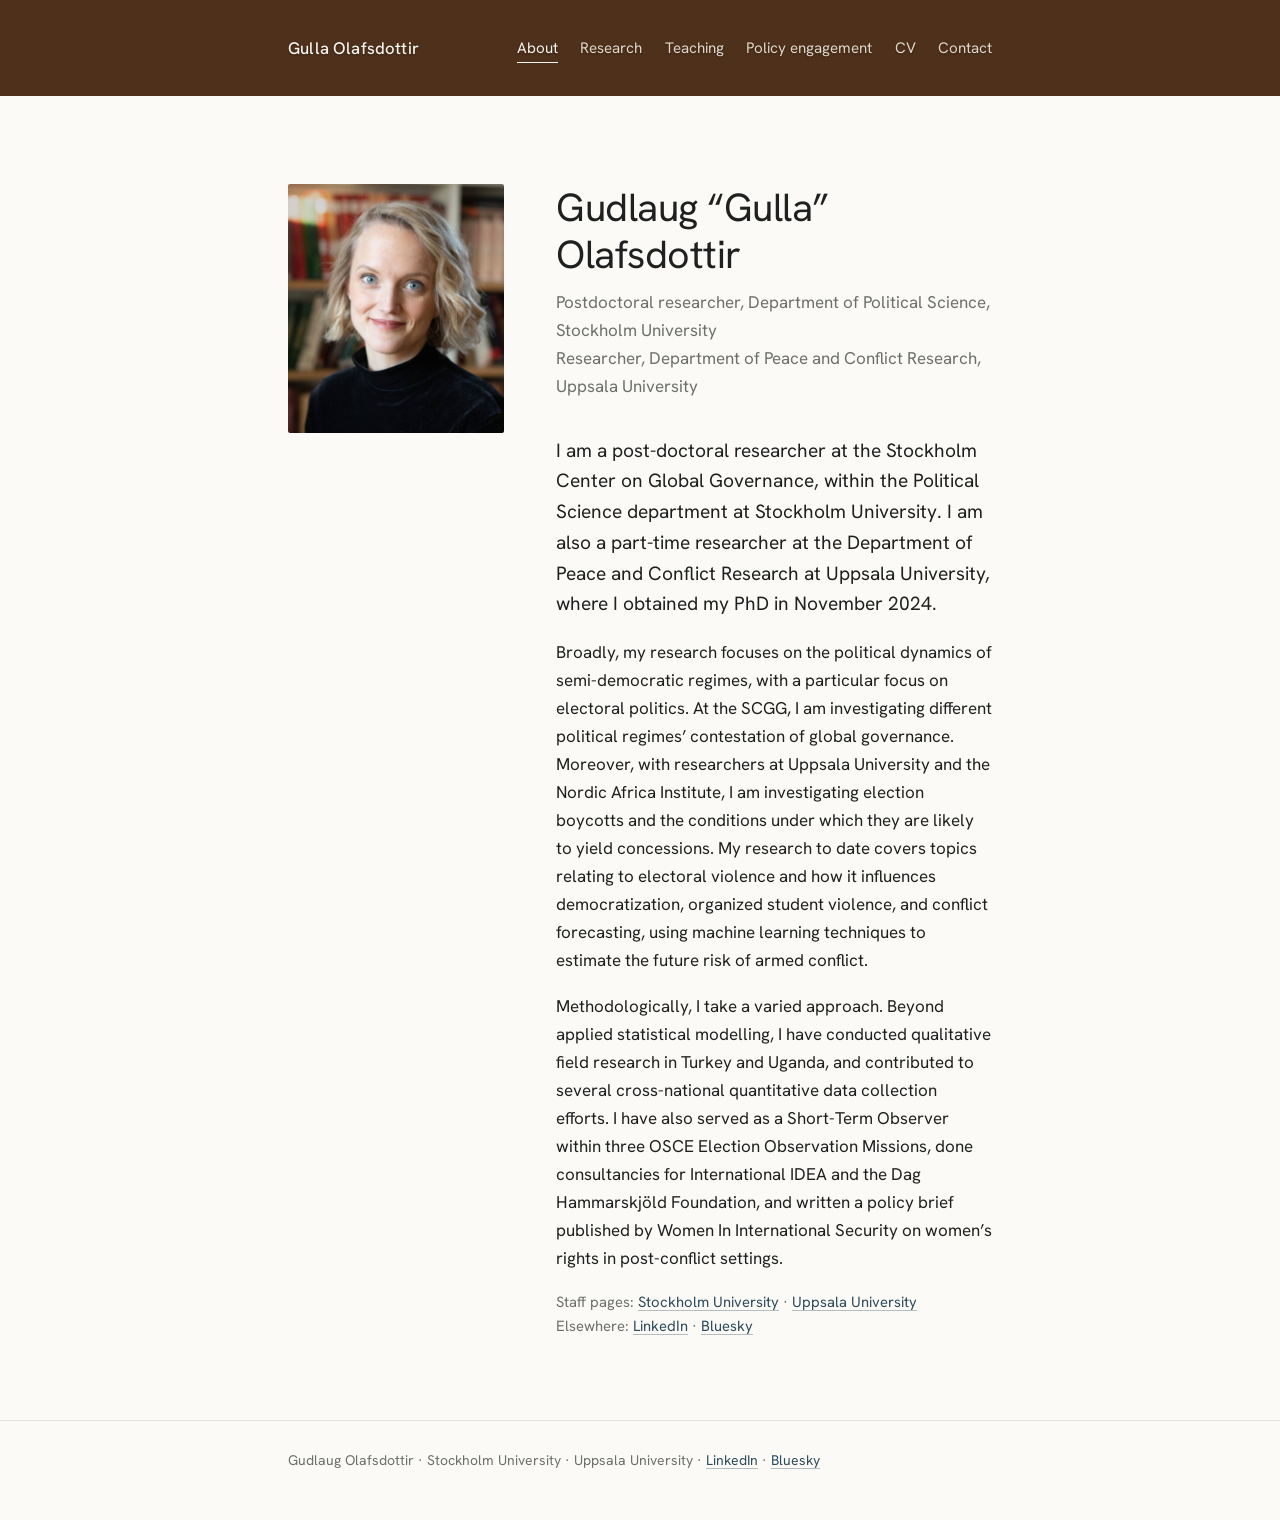
==== index.html @ f054abb6 "Add files via upload" ====
<!DOCTYPE html>
<html lang="en">
<head>
  <meta charset="utf-8">
  <meta name="viewport" content="width=device-width, initial-scale=1">
  <title>Gudlaug Gulla Olafsdottir</title>
  <meta name="description" content="Gudlaug (Gulla) Olafsdottir, postdoctoral researcher at Stockholm University and researcher at Uppsala University. Research on electoral violence, election boycotts and international election observation.">
  <link rel="stylesheet" href="style.css">
</head>
<body>
  <header class="site-header">
    <div class="bar">
    <div class="wrap">
      <a class="site-name" href="index.html">Gulla Olafsdottir</a>
      <nav aria-label="Main">
        <ul>
        <li><a href="index.html" aria-current="page">About</a></li>
        <li><a href="research.html">Research</a></li>
        <li><a href="teaching.html">Teaching</a></li>
        <li><a href="policy.html">Policy engagement</a></li>
        <li><a href="Olafsdottir_CV.pdf">CV</a></li>
        <li><a href="contact.html">Contact</a></li>
        </ul>
      </nav>
    </div>
    </div>
  </header>

  <main>
    <div class="wrap">
      <div class="intro">
        <img src="assets/gulla-olafsdottir.jpg" alt="Portrait of Gulla Olafsdottir" width="900" height="1040">
        <div>
          <h1>Gudlaug &ldquo;Gulla&rdquo; Olafsdottir</h1>
          <p class="role">Postdoctoral researcher, Department of Political Science, Stockholm University<br>
            Researcher, Department of Peace and Conflict Research, Uppsala University</p>
          <p class="lede">I am a post-doctoral researcher at the Stockholm Center on Global Governance, within the Political Science department at Stockholm University. I am also a part-time researcher at the Department of Peace and Conflict Research at Uppsala University, where I obtained my PhD in November 2024.</p>
          <p>Broadly, my research focuses on the political dynamics of semi-democratic regimes, with a particular focus on electoral politics. At the SCGG, I am investigating different political regimes&rsquo; contestation of global governance. Moreover, with researchers at Uppsala University and the Nordic Africa Institute, I am investigating election boycotts and the conditions under which they are likely to yield concessions. My research to date covers topics relating to electoral violence and how it influences democratization, organized student violence, and conflict forecasting, using machine learning techniques to estimate the future risk of armed conflict.</p>
          <p>Methodologically, I take a varied approach. Beyond applied statistical modelling, I have conducted qualitative field research in Turkey and Uganda, and contributed to several cross-national quantitative data collection efforts. I have also served as a Short-Term Observer within three OSCE Election Observation Missions, done consultancies for International IDEA and the Dag Hammarskj&ouml;ld Foundation, and written a policy brief published by Women In International Security on women&rsquo;s rights in post-conflict settings.</p>
          <p class="small muted">Staff pages: <a href="https://www.su.se/english/profiles/g/guol0860">Stockholm University</a> &middot; <a href="https://www.uu.se/en/contact-and-organisation/staff?query=N11-1047">Uppsala University</a><br>
            Elsewhere: <a href="https://www.linkedin.com/in/golafsdottir/">LinkedIn</a> &middot; <a href="https://bsky.app/profile/golafs.bsky.social">Bluesky</a></p>
        </div>
      </div>
    </div>
  </main>

  <footer class="site-footer">
    <div class="wrap">
      <p>Gudlaug Olafsdottir &middot; Stockholm University &middot; Uppsala University &middot; <a href="https://www.linkedin.com/in/golafsdottir/">LinkedIn</a> &middot; <a href="https://bsky.app/profile/golafs.bsky.social">Bluesky</a></p>
    </div>
  </footer>
</body>
</html>
---- style.css ----
/* Gudlaug (Gulla) Olafsdottir — personal academic site
   One shared stylesheet. Colours and spacing are set once here. */

@font-face { font-family: "Hanken Grotesk"; font-style: normal; font-weight: 400; font-display: swap; src: url("assets/hanken-grotesk-latin-400-normal.woff2") format("woff2"); }
@font-face { font-family: "Hanken Grotesk"; font-style: italic; font-weight: 400; font-display: swap; src: url("assets/hanken-grotesk-latin-400-italic.woff2") format("woff2"); }
@font-face { font-family: "Hanken Grotesk"; font-style: normal; font-weight: 500; font-display: swap; src: url("assets/hanken-grotesk-latin-500-normal.woff2") format("woff2"); }
@font-face { font-family: "Hanken Grotesk"; font-style: normal; font-weight: 600; font-display: swap; src: url("assets/hanken-grotesk-latin-600-normal.woff2") format("woff2"); }

:root {
  --paper: #fbfaf7;
  --ink: #1f2120;
  --muted: #6c6f6b;
  --rule: #e2e0da;
  --link: #2c4a5a;
  --link-hover: #182f3b;
  --band: #6b4428;
  --band-ink: #f6f4ef;
  --band-muted: rgba(250, 244, 235, .86);
  --measure: 50rem;
  --gutter: clamp(1.25rem, 5vw, 3rem);
}

* { box-sizing: border-box; }

html { -webkit-text-size-adjust: 100%; }

body {
  margin: 0;
  background: var(--paper);
  color: var(--ink);
  font-family: "Hanken Grotesk", -apple-system, "Helvetica Neue", Arial, sans-serif;
  font-size: 1.0625rem;
  line-height: 1.65;
  font-weight: 400;
}

a { color: var(--link); text-decoration: underline; text-decoration-thickness: 1px; text-underline-offset: 3px; text-decoration-color: rgba(44, 74, 90, .35); }
a:hover { color: var(--link-hover); text-decoration-color: currentColor; }
a:focus-visible { outline: 2px solid var(--link); outline-offset: 3px; border-radius: 2px; }

.wrap { max-width: var(--measure); margin: 0 auto; padding: 0 var(--gutter); }

/* Header band and navigation */
.site-header {
  background-color: var(--band);
  background-image: linear-gradient(rgba(38, 22, 10, .42), rgba(38, 22, 10, .42)), url("assets/banner-wood.jpg");
  background-size: cover;
  background-position: center;
  color: var(--band-ink);
  padding: clamp(1.35rem, 3.2vw, 2.1rem) 0;
  text-shadow: 0 1px 2px rgba(30, 16, 6, .45);
}
.site-header .wrap { display: flex; flex-wrap: wrap; align-items: baseline; justify-content: space-between; gap: .75rem 2rem; }
.site-name { font-size: 1.05rem; font-weight: 500; letter-spacing: .01em; color: var(--band-ink); text-decoration: none; }
.site-name:hover { color: var(--band-ink); }

nav ul { list-style: none; margin: 0; padding: 0; display: flex; flex-wrap: wrap; gap: .35rem 1.4rem; }
nav a { font-size: .95rem; color: var(--band-muted); text-decoration: none; padding: .2rem 0; border-bottom: 1px solid transparent; }
nav a:hover { color: var(--band-ink); }
nav a[aria-current="page"] { color: var(--band-ink); border-bottom-color: var(--band-ink); }
.site-header a:focus-visible { outline-color: var(--band-ink); }

/* Main */
main { padding: clamp(3rem, 9vw, 5.5rem) 0 4rem; }

h1 { font-size: clamp(1.9rem, 5vw, 2.45rem); font-weight: 400; line-height: 1.2; letter-spacing: -.012em; margin: 0 0 .6rem; }
h2 { font-size: .8rem; font-weight: 600; letter-spacing: .12em; text-transform: uppercase; color: var(--muted); margin: 3.5rem 0 1.25rem; }
h3 { font-size: 1.0625rem; font-weight: 500; margin: 2rem 0 .4rem; }
p { margin: 0 0 1.1rem; }

.lede { font-size: 1.2rem; line-height: 1.6; color: var(--ink); }
.role { color: var(--muted); margin: 0 0 2.25rem; }
.muted { color: var(--muted); }
.small { font-size: .925rem; }

/* About page: photo beside text on wide screens, stacked on phones */
.intro { display: grid; grid-template-columns: 1fr; gap: 2.25rem; align-items: start; }
.intro img { width: 100%; max-width: 15rem; height: auto; display: block; border-radius: 2px; filter: saturate(.92); }
@media (min-width: 46rem) {
  .intro { grid-template-columns: 13.5rem 1fr; gap: 3.25rem; }
  .intro img { max-width: none; }
}

/* Lists of entries: publications, roles, courses */
.entries { list-style: none; margin: 0; padding: 0; }
.entries li { padding: 1rem 0; border-top: 1px solid var(--rule); }
.entries li:last-child { border-bottom: 1px solid var(--rule); }
.entries .title { display: block; }
.entries .meta { display: block; color: var(--muted); font-size: .95rem; margin-top: .15rem; }

.cite { font-size: 1rem; }
.cite .venue { font-style: italic; }
.cite .doi { font-size: .9rem; white-space: nowrap; }

/* Dated rows: year column + description */
.dated { list-style: none; margin: 0; padding: 0; }
.dated li { display: grid; grid-template-columns: 1fr; gap: .1rem; padding: .85rem 0; border-top: 1px solid var(--rule); }
.dated li:last-child { border-bottom: 1px solid var(--rule); }
.dated .when { color: var(--muted); font-size: .925rem; font-variant-numeric: tabular-nums; }
@media (min-width: 40rem) {
  .dated li { grid-template-columns: 7.5rem 1fr; gap: 1.5rem; }
  .dated .when { padding-top: .1rem; }
}

.plain { padding-left: 1.1rem; margin: .25rem 0 1rem; }
.plain li { margin: .2rem 0; }

address { font-style: normal; }

/* Footer */
.site-footer { border-top: 1px solid var(--rule); padding: 1.75rem 0 3rem; color: var(--muted); font-size: .875rem; }
.site-footer p { margin: 0; }
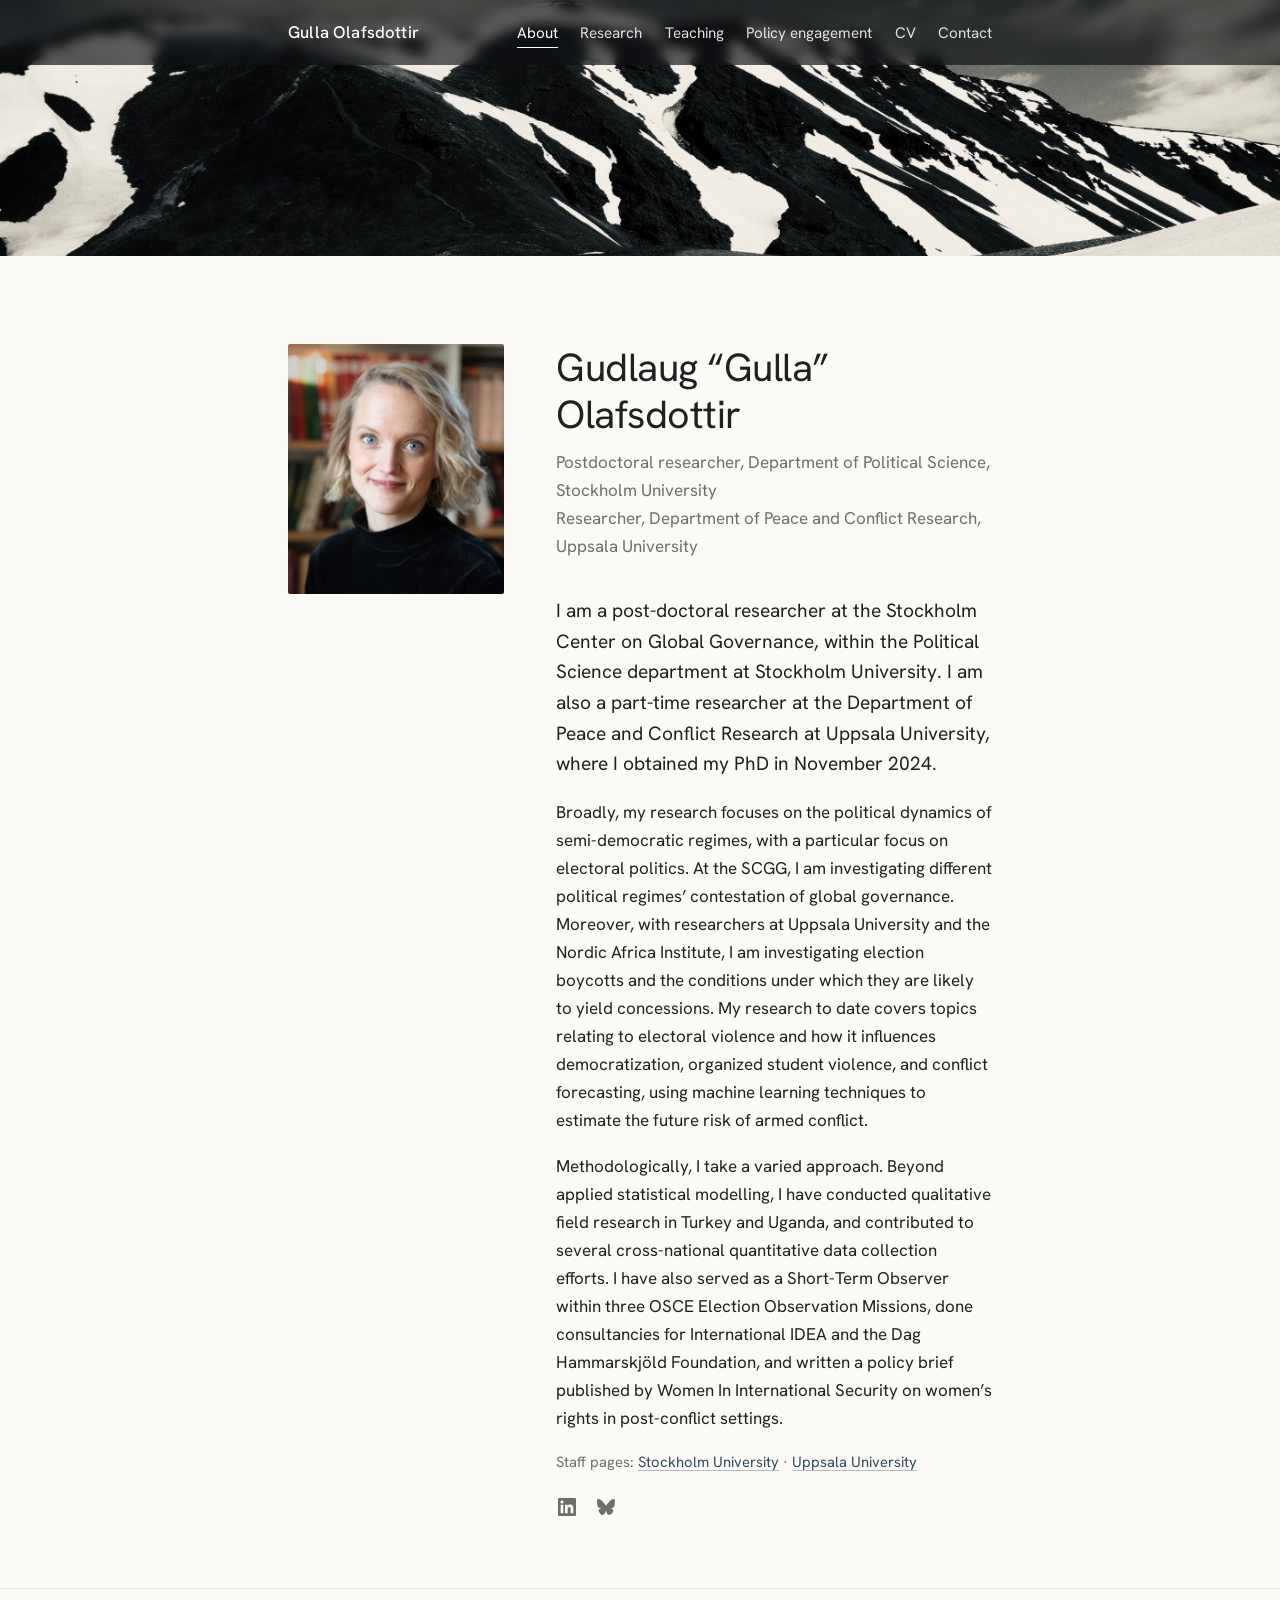
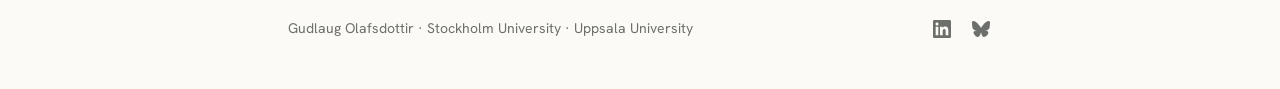
==== commit 62410f8b: "Add files via upload" ====
--- a/index.html
+++ b/index.html
@@ -37,8 +37,8 @@
           <p class="lede">I am a post-doctoral researcher at the Stockholm Center on Global Governance, within the Political Science department at Stockholm University. I am also a part-time researcher at the Department of Peace and Conflict Research at Uppsala University, where I obtained my PhD in November 2024.</p>
           <p>Broadly, my research focuses on the political dynamics of semi-democratic regimes, with a particular focus on electoral politics. At the SCGG, I am investigating different political regimes&rsquo; contestation of global governance. Moreover, with researchers at Uppsala University and the Nordic Africa Institute, I am investigating election boycotts and the conditions under which they are likely to yield concessions. My research to date covers topics relating to electoral violence and how it influences democratization, organized student violence, and conflict forecasting, using machine learning techniques to estimate the future risk of armed conflict.</p>
           <p>Methodologically, I take a varied approach. Beyond applied statistical modelling, I have conducted qualitative field research in Turkey and Uganda, and contributed to several cross-national quantitative data collection efforts. I have also served as a Short-Term Observer within three OSCE Election Observation Missions, done consultancies for International IDEA and the Dag Hammarskj&ouml;ld Foundation, and written a policy brief published by Women In International Security on women&rsquo;s rights in post-conflict settings.</p>
-          <p class="small muted">Staff pages: <a href="https://www.su.se/english/profiles/g/guol0860">Stockholm University</a> &middot; <a href="https://www.uu.se/en/contact-and-organisation/staff?query=N11-1047">Uppsala University</a><br>
-            Elsewhere: <a href="https://www.linkedin.com/in/golafsdottir/">LinkedIn</a> &middot; <a href="https://bsky.app/profile/golafs.bsky.social">Bluesky</a></p>
+          <p class="small muted">Staff pages: <a href="https://www.su.se/english/profiles/g/guol0860">Stockholm University</a> &middot; <a href="https://www.uu.se/en/contact-and-organisation/staff?query=N11-1047">Uppsala University</a></p>
+          <span class="social social-about"><a href="https://www.linkedin.com/in/golafsdottir/" aria-label="LinkedIn" title="LinkedIn"><svg viewBox="0 0 24 24" width="18" height="18" aria-hidden="true" focusable="false"><path fill="currentColor" d="M20.447 20.452h-3.554v-5.569c0-1.328-.027-3.037-1.852-3.037-1.853 0-2.136 1.445-2.136 2.939v5.667H9.351V9h3.414v1.561h.046c.477-.9 1.637-1.85 3.37-1.85 3.601 0 4.267 2.37 4.267 5.455v6.286zM5.337 7.433c-1.144 0-2.063-.926-2.063-2.065 0-1.138.92-2.063 2.063-2.063 1.14 0 2.064.925 2.064 2.063 0 1.139-.925 2.065-2.064 2.065zm1.782 13.019H3.555V9h3.564v11.452zM22.225 0H1.771C.792 0 0 .774 0 1.729v20.542C0 23.227.792 24 1.771 24h20.451C23.2 24 24 23.227 24 22.271V1.729C24 .774 23.2 0 22.222 0h.003z"/></svg></a><a href="https://bsky.app/profile/golafs.bsky.social" aria-label="Bluesky" title="Bluesky"><svg viewBox="0 0 24 24" width="18" height="18" aria-hidden="true" focusable="false"><path fill="currentColor" d="M12 10.8c-1.087-2.114-4.046-6.053-6.798-7.995C2.566.944 1.561 1.266.902 1.565.139 1.908 0 3.08 0 3.768c0 .69.378 5.65.624 6.479.815 2.736 3.713 3.66 6.383 3.364.136-.02.275-.039.415-.056-.138.022-.276.04-.415.056-3.912.58-7.387 2.005-2.83 7.078 5.013 5.19 6.87-1.113 7.823-4.308.953 3.195 2.05 9.271 7.733 4.308 4.267-4.308 1.172-6.498-2.74-7.078a8.741 8.741 0 0 1-.415-.056c.14.017.279.036.415.056 2.67.297 5.568-.628 6.383-3.364.246-.828.624-5.79.624-6.478 0-.69-.139-1.861-.902-2.206-.659-.298-1.664-.62-4.3 1.24C16.046 4.748 13.087 8.687 12 10.8Z"/></svg></a></span>
         </div>
       </div>
     </div>
@@ -46,7 +46,8 @@
 
   <footer class="site-footer">
     <div class="wrap">
-      <p>Gudlaug Olafsdottir &middot; Stockholm University &middot; Uppsala University &middot; <a href="https://www.linkedin.com/in/golafsdottir/">LinkedIn</a> &middot; <a href="https://bsky.app/profile/golafs.bsky.social">Bluesky</a></p>
+      <p>Gudlaug Olafsdottir &middot; Stockholm University &middot; Uppsala University</p>
+      <span class="social"><a href="https://www.linkedin.com/in/golafsdottir/" aria-label="LinkedIn" title="LinkedIn"><svg viewBox="0 0 24 24" width="18" height="18" aria-hidden="true" focusable="false"><path fill="currentColor" d="M20.447 20.452h-3.554v-5.569c0-1.328-.027-3.037-1.852-3.037-1.853 0-2.136 1.445-2.136 2.939v5.667H9.351V9h3.414v1.561h.046c.477-.9 1.637-1.85 3.37-1.85 3.601 0 4.267 2.37 4.267 5.455v6.286zM5.337 7.433c-1.144 0-2.063-.926-2.063-2.065 0-1.138.92-2.063 2.063-2.063 1.14 0 2.064.925 2.064 2.063 0 1.139-.925 2.065-2.064 2.065zm1.782 13.019H3.555V9h3.564v11.452zM22.225 0H1.771C.792 0 0 .774 0 1.729v20.542C0 23.227.792 24 1.771 24h20.451C23.2 24 24 23.227 24 22.271V1.729C24 .774 23.2 0 22.222 0h.003z"/></svg></a><a href="https://bsky.app/profile/golafs.bsky.social" aria-label="Bluesky" title="Bluesky"><svg viewBox="0 0 24 24" width="18" height="18" aria-hidden="true" focusable="false"><path fill="currentColor" d="M12 10.8c-1.087-2.114-4.046-6.053-6.798-7.995C2.566.944 1.561 1.266.902 1.565.139 1.908 0 3.08 0 3.768c0 .69.378 5.65.624 6.479.815 2.736 3.713 3.66 6.383 3.364.136-.02.275-.039.415-.056-.138.022-.276.04-.415.056-3.912.58-7.387 2.005-2.83 7.078 5.013 5.19 6.87-1.113 7.823-4.308.953 3.195 2.05 9.271 7.733 4.308 4.267-4.308 1.172-6.498-2.74-7.078a8.741 8.741 0 0 1-.415-.056c.14.017.279.036.415.056 2.67.297 5.568-.628 6.383-3.364.246-.828.624-5.79.624-6.478 0-.69-.139-1.861-.902-2.206-.659-.298-1.664-.62-4.3 1.24C16.046 4.748 13.087 8.687 12 10.8Z"/></svg></a></span>
     </div>
   </footer>
 </body>
--- a/style.css
+++ b/style.css
@@ -13,9 +13,9 @@
   --rule: #e2e0da;
   --link: #2c4a5a;
   --link-hover: #182f3b;
-  --band: #6b4428;
-  --band-ink: #f6f4ef;
-  --band-muted: rgba(250, 244, 235, .86);
+  --band: #2b2d2f;
+  --band-ink: #ffffff;
+  --band-muted: rgba(255, 255, 255, .86);
   --measure: 50rem;
   --gutter: clamp(1.25rem, 5vw, 3rem);
 }
@@ -43,14 +43,22 @@
 /* Header band and navigation */
 .site-header {
   background-color: var(--band);
-  background-image: linear-gradient(rgba(38, 22, 10, .42), rgba(38, 22, 10, .42)), url("assets/banner-wood.jpg");
+  background-image: url("assets/banner-mountains.jpg");
   background-size: cover;
-  background-position: center;
+  background-position: center 35%;
   color: var(--band-ink);
-  padding: clamp(1.35rem, 3.2vw, 2.1rem) 0;
-  text-shadow: 0 1px 2px rgba(30, 16, 6, .45);
+  min-height: clamp(11rem, 21vw, 16rem);
 }
-.site-header .wrap { display: flex; flex-wrap: wrap; align-items: baseline; justify-content: space-between; gap: .75rem 2rem; }
+.site-header .bar {
+  background: rgba(16, 18, 20, .66);
+  -webkit-backdrop-filter: blur(6px);
+  backdrop-filter: blur(6px);
+  padding: 1.15rem 0;
+}
+@media (max-width: 40rem) {
+  .site-header { min-height: 17.5rem; background-position: 30% center; }
+}
+.site-header .bar .wrap { display: flex; flex-wrap: wrap; align-items: baseline; justify-content: space-between; gap: .75rem 2rem; }
 .site-name { font-size: 1.05rem; font-weight: 500; letter-spacing: .01em; color: var(--band-ink); text-decoration: none; }
 .site-name:hover { color: var(--band-ink); }
 
@@ -109,4 +117,11 @@
 
 /* Footer */
 .site-footer { border-top: 1px solid var(--rule); padding: 1.75rem 0 3rem; color: var(--muted); font-size: .875rem; }
+.site-footer .wrap { display: flex; flex-wrap: wrap; align-items: center; justify-content: space-between; gap: .75rem 1.5rem; }
 .site-footer p { margin: 0; }
+
+/* LinkedIn / Bluesky logos */
+.social { display: inline-flex; gap: 1rem; align-items: center; }
+.social a, .icon-link { color: var(--muted); display: inline-flex; padding: .15rem; text-decoration: none; }
+.social a:hover, .icon-link:hover { color: var(--ink); }
+.social-about { margin-top: .25rem; }
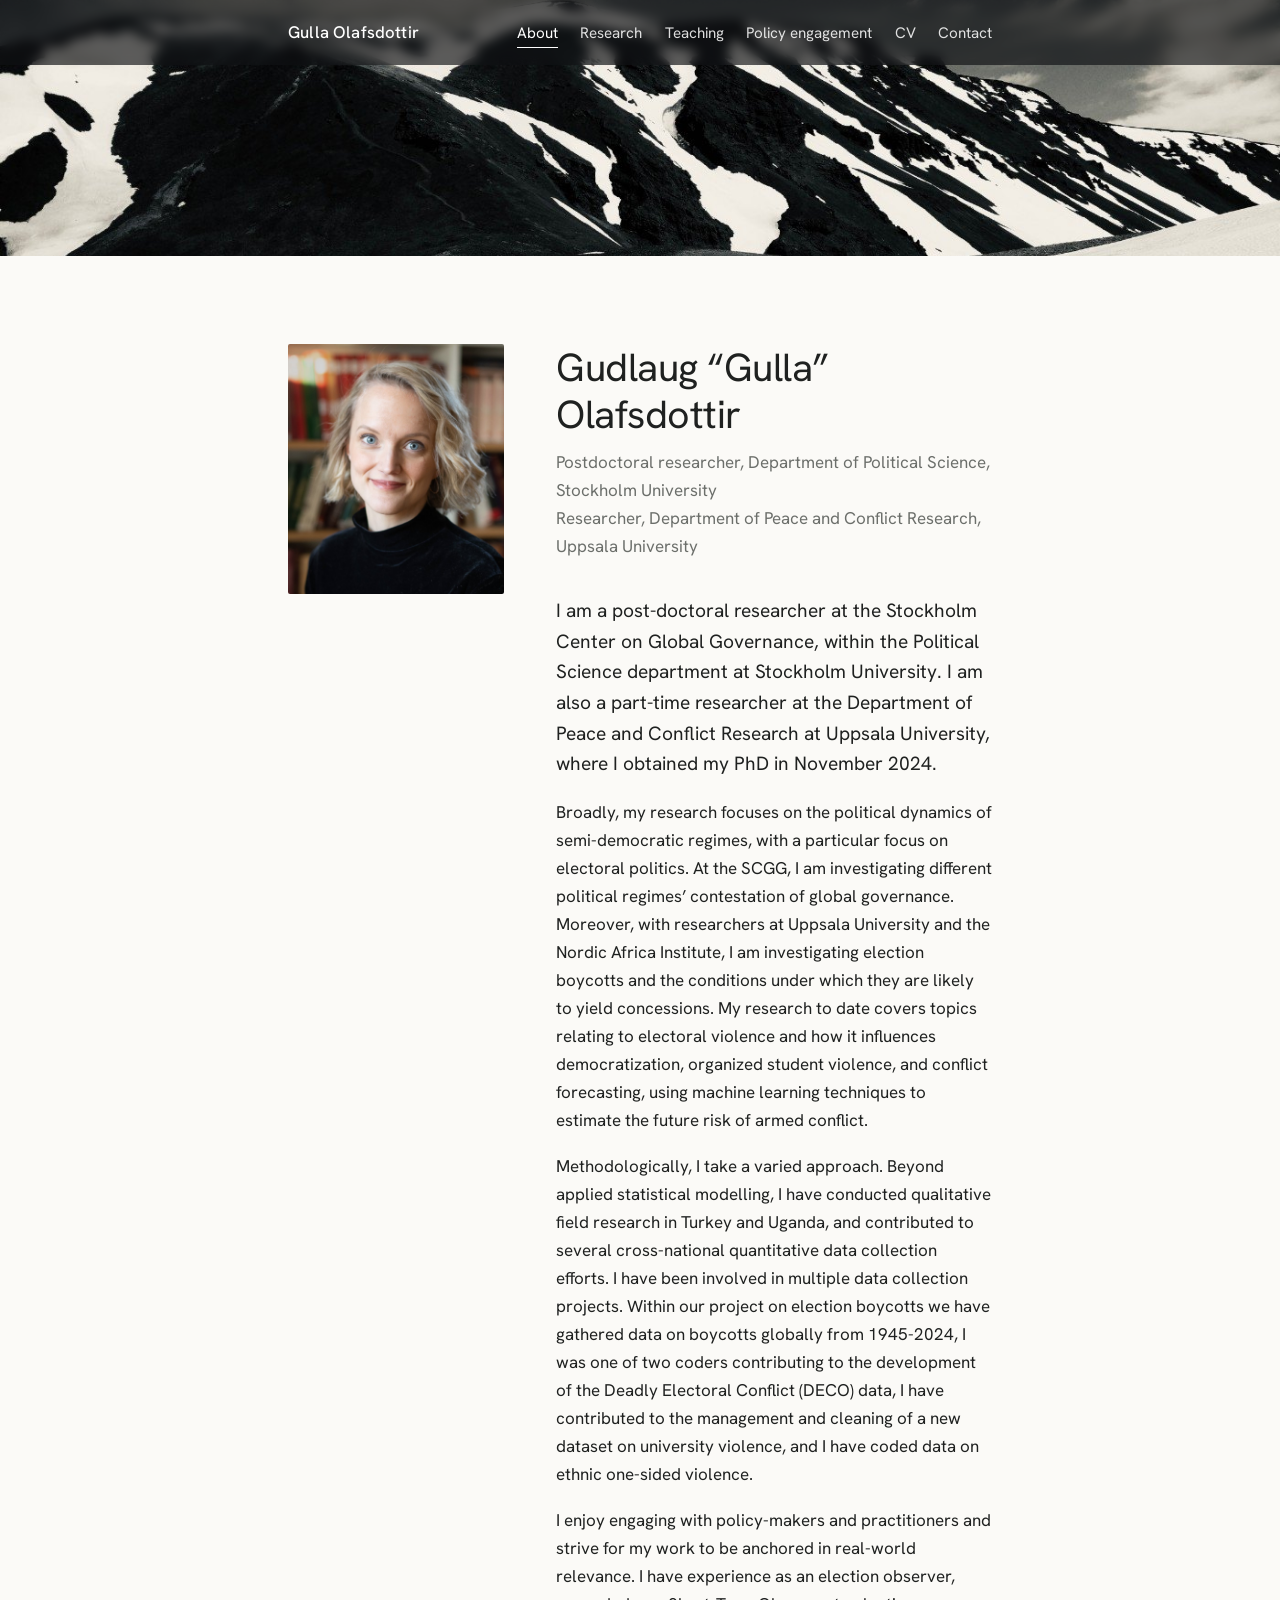
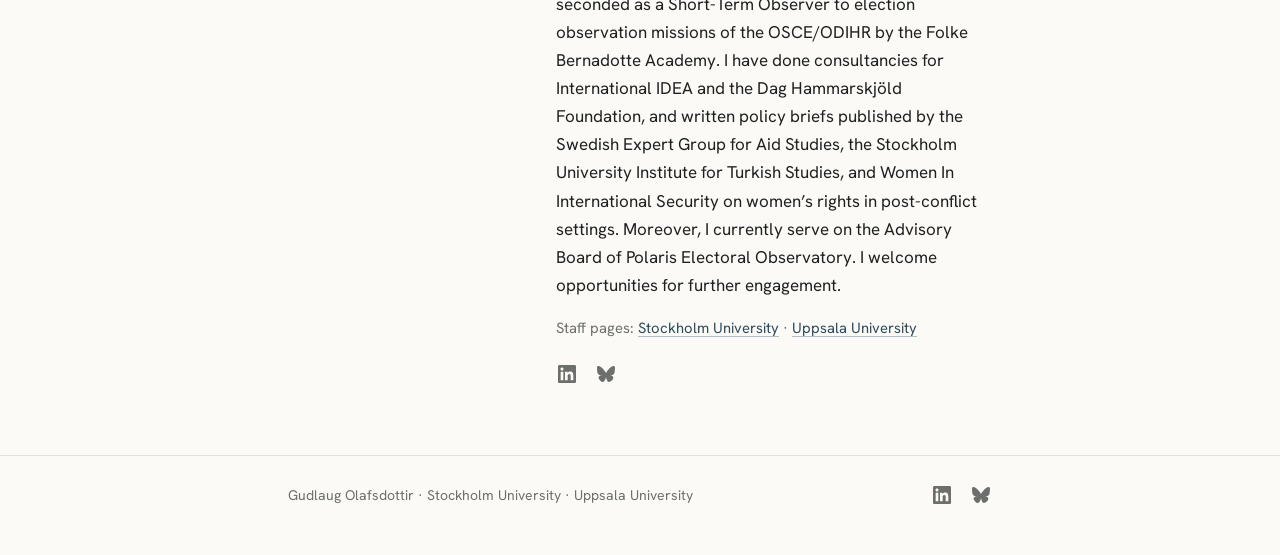
==== commit 09b93b83: "Update index.html" ====
--- a/index.html
+++ b/index.html
@@ -36,8 +36,9 @@
             Researcher, Department of Peace and Conflict Research, Uppsala University</p>
           <p class="lede">I am a post-doctoral researcher at the Stockholm Center on Global Governance, within the Political Science department at Stockholm University. I am also a part-time researcher at the Department of Peace and Conflict Research at Uppsala University, where I obtained my PhD in November 2024.</p>
           <p>Broadly, my research focuses on the political dynamics of semi-democratic regimes, with a particular focus on electoral politics. At the SCGG, I am investigating different political regimes&rsquo; contestation of global governance. Moreover, with researchers at Uppsala University and the Nordic Africa Institute, I am investigating election boycotts and the conditions under which they are likely to yield concessions. My research to date covers topics relating to electoral violence and how it influences democratization, organized student violence, and conflict forecasting, using machine learning techniques to estimate the future risk of armed conflict.</p>
-          <p>Methodologically, I take a varied approach. Beyond applied statistical modelling, I have conducted qualitative field research in Turkey and Uganda, and contributed to several cross-national quantitative data collection efforts. I have also served as a Short-Term Observer within three OSCE Election Observation Missions, done consultancies for International IDEA and the Dag Hammarskj&ouml;ld Foundation, and written a policy brief published by Women In International Security on women&rsquo;s rights in post-conflict settings.</p>
-          <p class="small muted">Staff pages: <a href="https://www.su.se/english/profiles/g/guol0860">Stockholm University</a> &middot; <a href="https://www.uu.se/en/contact-and-organisation/staff?query=N11-1047">Uppsala University</a></p>
+          <p>Methodologically, I take a varied approach. Beyond applied statistical modelling, I have conducted qualitative field research in Turkey and Uganda, and contributed to several cross-national quantitative data collection efforts. I have been involved in multiple data collection projects. Within our project on election boycotts we have gathered data on boycotts globally from 1945-2024, I was one of two coders contributing to the development of the Deadly Electoral Conflict (DECO) data, I have contributed to the management and cleaning of a new dataset on university violence, and I have coded data on ethnic one-sided violence. </p>
+          <p>I enjoy engaging with policy-makers and practitioners and strive for my work to be anchored in real-world relevance. I have experience as an election observer, seconded as a Short-Term Observer to election observation missions of the OSCE/ODIHR by the Folke Bernadotte Academy. I have done consultancies for International IDEA and the Dag Hammarskj&ouml;ld Foundation, and written policy briefs published by the Swedish Expert Group for Aid Studies, the Stockholm University Institute for Turkish Studies, and Women In International Security on women&rsquo;s rights in post-conflict settings. Moreover, I currently serve on the Advisory Board of Polaris Electoral Observatory. I welcome opportunities for further engagement.</p>
+        <p class="small muted">Staff pages: <a href="https://www.su.se/english/profiles/g/guol0860">Stockholm University</a> &middot; <a href="https://www.uu.se/en/contact-and-organisation/staff?query=N11-1047">Uppsala University</a></p>
           <span class="social social-about"><a href="https://www.linkedin.com/in/golafsdottir/" aria-label="LinkedIn" title="LinkedIn"><svg viewBox="0 0 24 24" width="18" height="18" aria-hidden="true" focusable="false"><path fill="currentColor" d="M20.447 20.452h-3.554v-5.569c0-1.328-.027-3.037-1.852-3.037-1.853 0-2.136 1.445-2.136 2.939v5.667H9.351V9h3.414v1.561h.046c.477-.9 1.637-1.85 3.37-1.85 3.601 0 4.267 2.37 4.267 5.455v6.286zM5.337 7.433c-1.144 0-2.063-.926-2.063-2.065 0-1.138.92-2.063 2.063-2.063 1.14 0 2.064.925 2.064 2.063 0 1.139-.925 2.065-2.064 2.065zm1.782 13.019H3.555V9h3.564v11.452zM22.225 0H1.771C.792 0 0 .774 0 1.729v20.542C0 23.227.792 24 1.771 24h20.451C23.2 24 24 23.227 24 22.271V1.729C24 .774 23.2 0 22.222 0h.003z"/></svg></a><a href="https://bsky.app/profile/golafs.bsky.social" aria-label="Bluesky" title="Bluesky"><svg viewBox="0 0 24 24" width="18" height="18" aria-hidden="true" focusable="false"><path fill="currentColor" d="M12 10.8c-1.087-2.114-4.046-6.053-6.798-7.995C2.566.944 1.561 1.266.902 1.565.139 1.908 0 3.08 0 3.768c0 .69.378 5.65.624 6.479.815 2.736 3.713 3.66 6.383 3.364.136-.02.275-.039.415-.056-.138.022-.276.04-.415.056-3.912.58-7.387 2.005-2.83 7.078 5.013 5.19 6.87-1.113 7.823-4.308.953 3.195 2.05 9.271 7.733 4.308 4.267-4.308 1.172-6.498-2.74-7.078a8.741 8.741 0 0 1-.415-.056c.14.017.279.036.415.056 2.67.297 5.568-.628 6.383-3.364.246-.828.624-5.79.624-6.478 0-.69-.139-1.861-.902-2.206-.659-.298-1.664-.62-4.3 1.24C16.046 4.748 13.087 8.687 12 10.8Z"/></svg></a></span>
         </div>
       </div>
@@ -50,5 +51,7 @@
       <span class="social"><a href="https://www.linkedin.com/in/golafsdottir/" aria-label="LinkedIn" title="LinkedIn"><svg viewBox="0 0 24 24" width="18" height="18" aria-hidden="true" focusable="false"><path fill="currentColor" d="M20.447 20.452h-3.554v-5.569c0-1.328-.027-3.037-1.852-3.037-1.853 0-2.136 1.445-2.136 2.939v5.667H9.351V9h3.414v1.561h.046c.477-.9 1.637-1.85 3.37-1.85 3.601 0 4.267 2.37 4.267 5.455v6.286zM5.337 7.433c-1.144 0-2.063-.926-2.063-2.065 0-1.138.92-2.063 2.063-2.063 1.14 0 2.064.925 2.064 2.063 0 1.139-.925 2.065-2.064 2.065zm1.782 13.019H3.555V9h3.564v11.452zM22.225 0H1.771C.792 0 0 .774 0 1.729v20.542C0 23.227.792 24 1.771 24h20.451C23.2 24 24 23.227 24 22.271V1.729C24 .774 23.2 0 22.222 0h.003z"/></svg></a><a href="https://bsky.app/profile/golafs.bsky.social" aria-label="Bluesky" title="Bluesky"><svg viewBox="0 0 24 24" width="18" height="18" aria-hidden="true" focusable="false"><path fill="currentColor" d="M12 10.8c-1.087-2.114-4.046-6.053-6.798-7.995C2.566.944 1.561 1.266.902 1.565.139 1.908 0 3.08 0 3.768c0 .69.378 5.65.624 6.479.815 2.736 3.713 3.66 6.383 3.364.136-.02.275-.039.415-.056-.138.022-.276.04-.415.056-3.912.58-7.387 2.005-2.83 7.078 5.013 5.19 6.87-1.113 7.823-4.308.953 3.195 2.05 9.271 7.733 4.308 4.267-4.308 1.172-6.498-2.74-7.078a8.741 8.741 0 0 1-.415-.056c.14.017.279.036.415.056 2.67.297 5.568-.628 6.383-3.364.246-.828.624-5.79.624-6.478 0-.69-.139-1.861-.902-2.206-.659-.298-1.664-.62-4.3 1.24C16.046 4.748 13.087 8.687 12 10.8Z"/></svg></a></span>
     </div>
   </footer>
+  <script data-goatcounter="https://golafs.goatcounter.com/count"
+          async src="https://gc.zgo.at/count.js"></script>
 </body>
 </html>
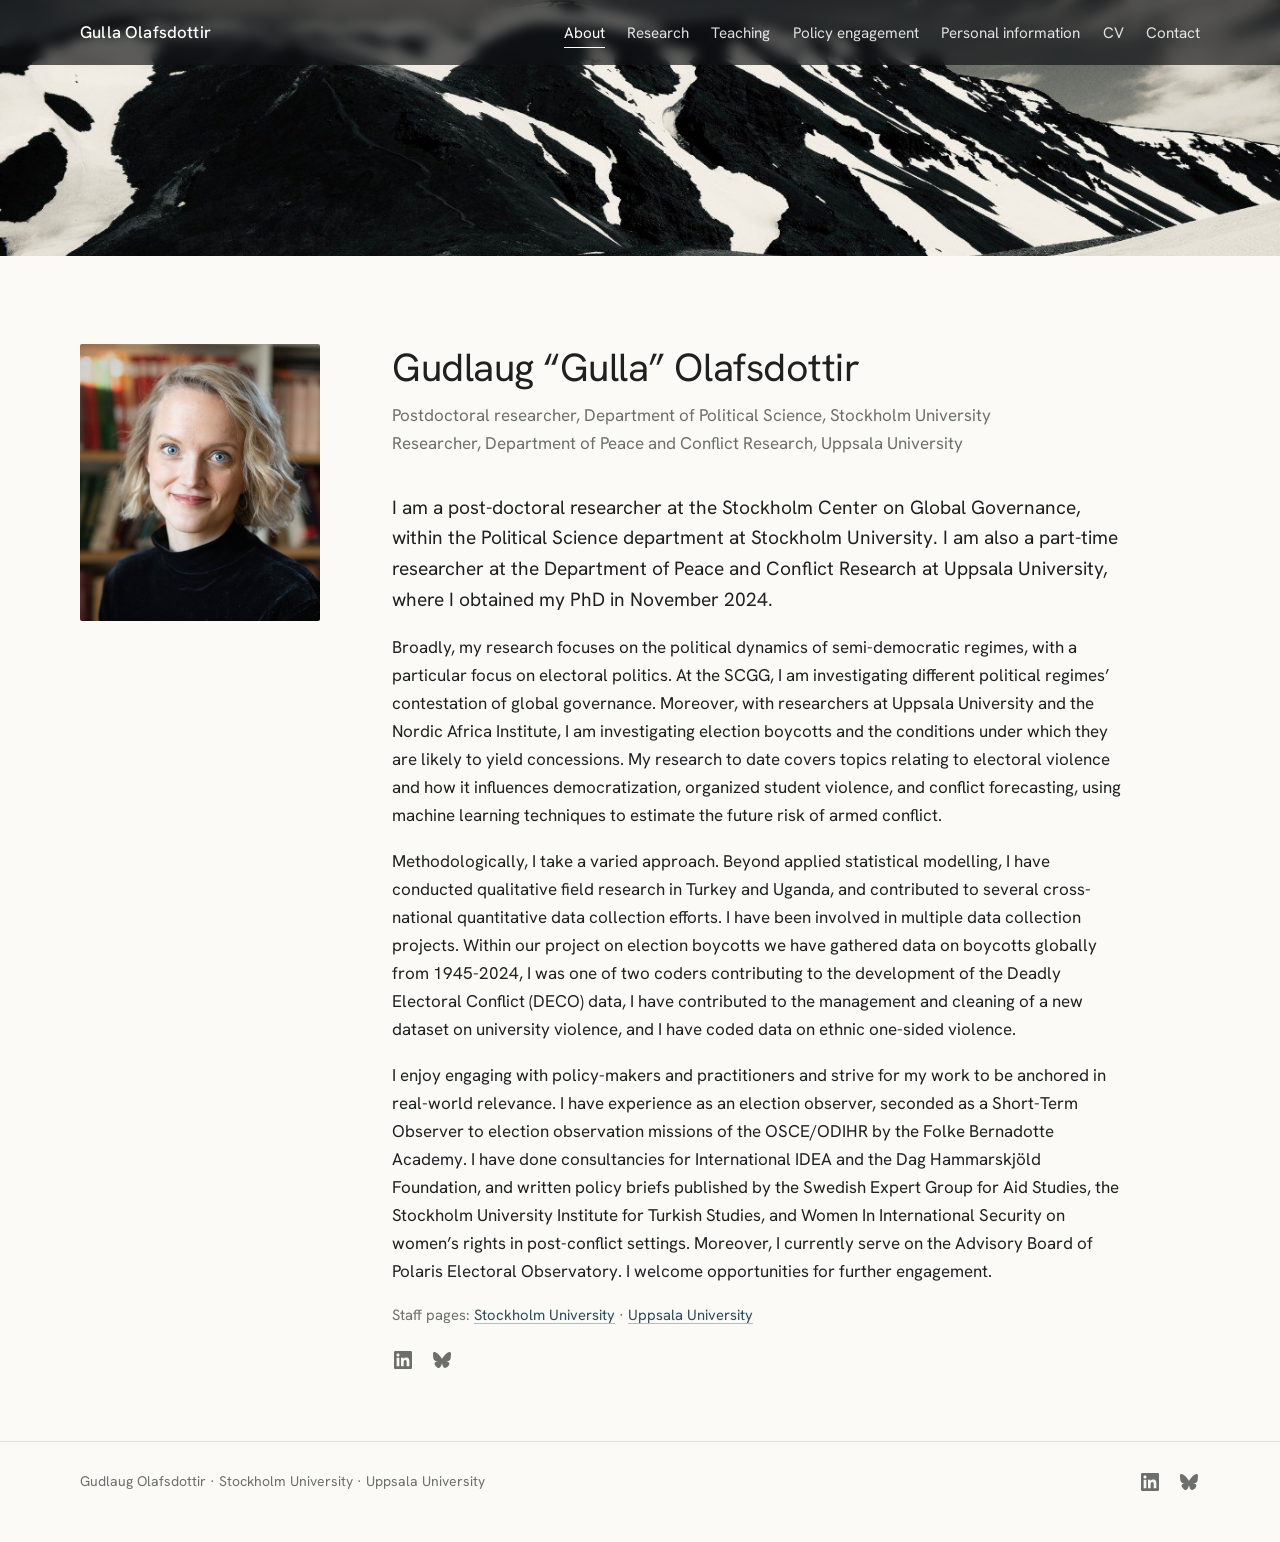
==== commit 98969433: "Add files via upload" ====
--- a/index.html
+++ b/index.html
@@ -18,6 +18,7 @@
         <li><a href="research.html">Research</a></li>
         <li><a href="teaching.html">Teaching</a></li>
         <li><a href="policy.html">Policy engagement</a></li>
+        <li><a href="beyond.html">Personal information</a></li>
         <li><a href="Olafsdottir_CV.pdf">CV</a></li>
         <li><a href="contact.html">Contact</a></li>
         </ul>
--- a/style.css
+++ b/style.css
@@ -16,7 +16,7 @@
   --band: #2b2d2f;
   --band-ink: #ffffff;
   --band-muted: rgba(255, 255, 255, .86);
-  --measure: 50rem;
+  --measure: 76rem;
   --gutter: clamp(1.25rem, 5vw, 3rem);
 }
 
@@ -55,8 +55,20 @@
   backdrop-filter: blur(6px);
   padding: 1.15rem 0;
 }
+/* Phone: solid menu bar, with the full panorama shown uncropped underneath */
 @media (max-width: 40rem) {
-  .site-header { min-height: 17.5rem; background-position: 30% center; }
+  .site-header {
+    min-height: 0;
+    background-color: #16181a;
+    background-size: 100% auto;
+    background-position: center bottom;
+    background-repeat: no-repeat;
+    padding-bottom: 25vw;
+  }
+  .site-header .bar { background: #16181a; -webkit-backdrop-filter: none; backdrop-filter: none; padding: 1.15rem 0 1rem; }
+  .site-header .bar .wrap { display: block; }
+  .site-name { display: block; margin-bottom: .6rem; }
+  .site-header nav ul { display: grid; grid-template-columns: 1fr 1fr; gap: .2rem 1.5rem; }
 }
 .site-header .bar .wrap { display: flex; flex-wrap: wrap; align-items: baseline; justify-content: space-between; gap: .75rem 2rem; }
 .site-name { font-size: 1.05rem; font-weight: 500; letter-spacing: .01em; color: var(--band-ink); text-decoration: none; }
@@ -81,12 +93,25 @@
 .muted { color: var(--muted); }
 .small { font-size: .925rem; }
 
+/* Wide screens: section labels in a left column, content to the right */
+main .wrap > .lede { max-width: 50rem; }
+@media (min-width: 64rem) {
+  main .wrap { display: grid; grid-template-columns: 15rem minmax(0, 46rem); column-gap: 4.5rem; align-items: start; }
+  main .wrap > * { grid-column: 2; }
+  main .wrap > h1, main .wrap > .lede, main .wrap > .intro { grid-column: 1 / -1; }
+  main .wrap > h2 { grid-column: 1; margin: 3.5rem 0 0; padding-top: 1.15rem; }
+  main .wrap > h2 + * { margin-top: 3.5rem; }
+}
+
 /* About page: photo beside text on wide screens, stacked on phones */
 .intro { display: grid; grid-template-columns: 1fr; gap: 2.25rem; align-items: start; }
 .intro img { width: 100%; max-width: 15rem; height: auto; display: block; border-radius: 2px; filter: saturate(.92); }
 @media (min-width: 46rem) {
-  .intro { grid-template-columns: 13.5rem 1fr; gap: 3.25rem; }
+  .intro { grid-template-columns: 13.5rem minmax(0, 44rem); gap: 3.25rem; }
   .intro img { max-width: none; }
+}
+@media (min-width: 64rem) {
+  .intro { grid-template-columns: 15rem minmax(0, 46rem); gap: 4.5rem; }
 }
 
 /* Lists of entries: publications, roles, courses */
@@ -110,6 +135,14 @@
   .dated .when { padding-top: .1rem; }
 }
 
+/* Student quotes */
+.quotes { list-style: none; margin: 0; padding: 0; }
+.quotes li { padding: 1.25rem 0; border-top: 1px solid var(--rule); }
+.quotes li:last-child { border-bottom: 1px solid var(--rule); }
+.quotes blockquote { margin: 0; }
+.quotes blockquote p { margin: 0; font-style: italic; font-size: 1.05rem; line-height: 1.6; }
+.quotes .quote-source { margin: .4rem 0 0; color: var(--muted); font-size: .9rem; }
+
 .plain { padding-left: 1.1rem; margin: .25rem 0 1rem; }
 .plain li { margin: .2rem 0; }
 
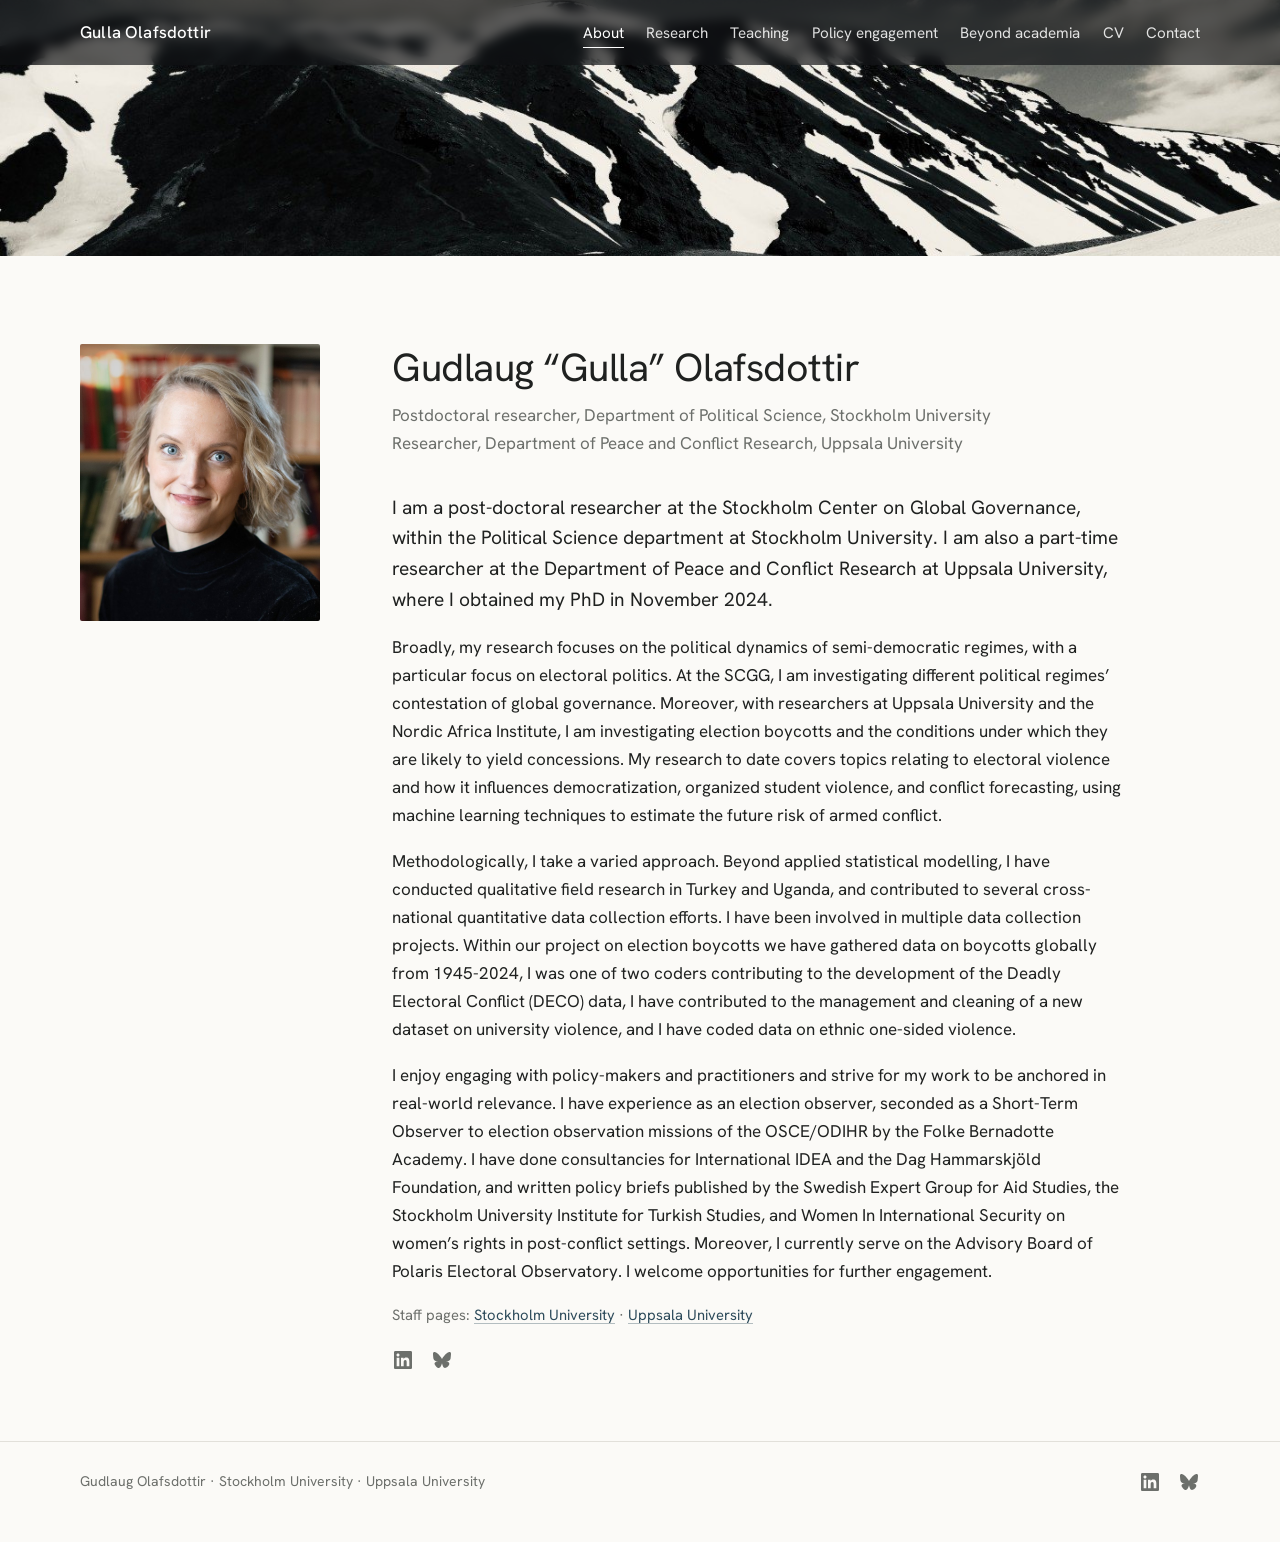
==== commit 165ee2cf: "Add files via upload" ====
--- a/index.html
+++ b/index.html
@@ -18,7 +18,7 @@
         <li><a href="research.html">Research</a></li>
         <li><a href="teaching.html">Teaching</a></li>
         <li><a href="policy.html">Policy engagement</a></li>
-        <li><a href="beyond.html">Personal information</a></li>
+        <li><a href="beyond.html">Beyond academia</a></li>
         <li><a href="Olafsdottir_CV.pdf">CV</a></li>
         <li><a href="contact.html">Contact</a></li>
         </ul>
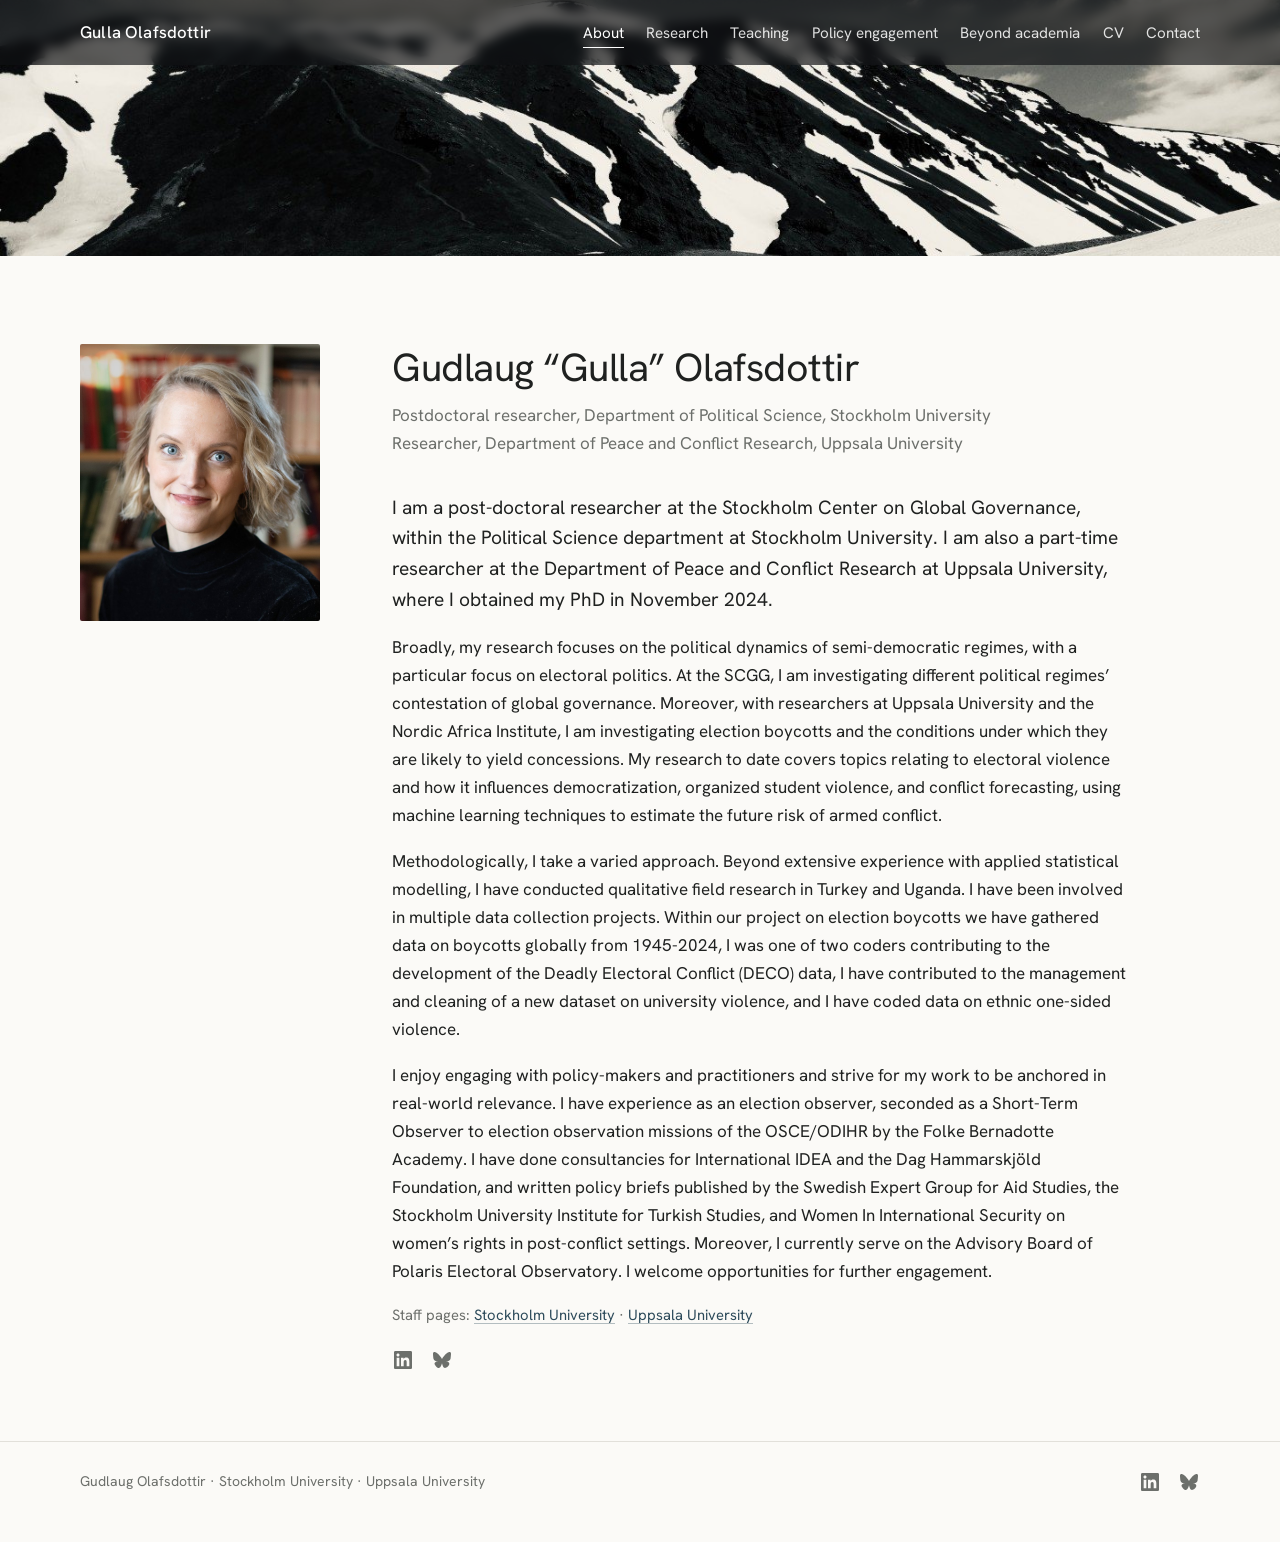
==== commit dffc1bd4: "Update index.html" ====
--- a/index.html
+++ b/index.html
@@ -37,7 +37,7 @@
             Researcher, Department of Peace and Conflict Research, Uppsala University</p>
           <p class="lede">I am a post-doctoral researcher at the Stockholm Center on Global Governance, within the Political Science department at Stockholm University. I am also a part-time researcher at the Department of Peace and Conflict Research at Uppsala University, where I obtained my PhD in November 2024.</p>
           <p>Broadly, my research focuses on the political dynamics of semi-democratic regimes, with a particular focus on electoral politics. At the SCGG, I am investigating different political regimes&rsquo; contestation of global governance. Moreover, with researchers at Uppsala University and the Nordic Africa Institute, I am investigating election boycotts and the conditions under which they are likely to yield concessions. My research to date covers topics relating to electoral violence and how it influences democratization, organized student violence, and conflict forecasting, using machine learning techniques to estimate the future risk of armed conflict.</p>
-          <p>Methodologically, I take a varied approach. Beyond applied statistical modelling, I have conducted qualitative field research in Turkey and Uganda, and contributed to several cross-national quantitative data collection efforts. I have been involved in multiple data collection projects. Within our project on election boycotts we have gathered data on boycotts globally from 1945-2024, I was one of two coders contributing to the development of the Deadly Electoral Conflict (DECO) data, I have contributed to the management and cleaning of a new dataset on university violence, and I have coded data on ethnic one-sided violence. </p>
+          <p>Methodologically, I take a varied approach. Beyond extensive experience with applied statistical modelling, I have conducted qualitative field research in Turkey and Uganda. I have been involved in multiple data collection projects. Within our project on election boycotts we have gathered data on boycotts globally from 1945-2024, I was one of two coders contributing to the development of the Deadly Electoral Conflict (DECO) data, I have contributed to the management and cleaning of a new dataset on university violence, and I have coded data on ethnic one-sided violence. </p>
           <p>I enjoy engaging with policy-makers and practitioners and strive for my work to be anchored in real-world relevance. I have experience as an election observer, seconded as a Short-Term Observer to election observation missions of the OSCE/ODIHR by the Folke Bernadotte Academy. I have done consultancies for International IDEA and the Dag Hammarskj&ouml;ld Foundation, and written policy briefs published by the Swedish Expert Group for Aid Studies, the Stockholm University Institute for Turkish Studies, and Women In International Security on women&rsquo;s rights in post-conflict settings. Moreover, I currently serve on the Advisory Board of Polaris Electoral Observatory. I welcome opportunities for further engagement.</p>
         <p class="small muted">Staff pages: <a href="https://www.su.se/english/profiles/g/guol0860">Stockholm University</a> &middot; <a href="https://www.uu.se/en/contact-and-organisation/staff?query=N11-1047">Uppsala University</a></p>
           <span class="social social-about"><a href="https://www.linkedin.com/in/golafsdottir/" aria-label="LinkedIn" title="LinkedIn"><svg viewBox="0 0 24 24" width="18" height="18" aria-hidden="true" focusable="false"><path fill="currentColor" d="M20.447 20.452h-3.554v-5.569c0-1.328-.027-3.037-1.852-3.037-1.853 0-2.136 1.445-2.136 2.939v5.667H9.351V9h3.414v1.561h.046c.477-.9 1.637-1.85 3.37-1.85 3.601 0 4.267 2.37 4.267 5.455v6.286zM5.337 7.433c-1.144 0-2.063-.926-2.063-2.065 0-1.138.92-2.063 2.063-2.063 1.14 0 2.064.925 2.064 2.063 0 1.139-.925 2.065-2.064 2.065zm1.782 13.019H3.555V9h3.564v11.452zM22.225 0H1.771C.792 0 0 .774 0 1.729v20.542C0 23.227.792 24 1.771 24h20.451C23.2 24 24 23.227 24 22.271V1.729C24 .774 23.2 0 22.222 0h.003z"/></svg></a><a href="https://bsky.app/profile/golafs.bsky.social" aria-label="Bluesky" title="Bluesky"><svg viewBox="0 0 24 24" width="18" height="18" aria-hidden="true" focusable="false"><path fill="currentColor" d="M12 10.8c-1.087-2.114-4.046-6.053-6.798-7.995C2.566.944 1.561 1.266.902 1.565.139 1.908 0 3.08 0 3.768c0 .69.378 5.65.624 6.479.815 2.736 3.713 3.66 6.383 3.364.136-.02.275-.039.415-.056-.138.022-.276.04-.415.056-3.912.58-7.387 2.005-2.83 7.078 5.013 5.19 6.87-1.113 7.823-4.308.953 3.195 2.05 9.271 7.733 4.308 4.267-4.308 1.172-6.498-2.74-7.078a8.741 8.741 0 0 1-.415-.056c.14.017.279.036.415.056 2.67.297 5.568-.628 6.383-3.364.246-.828.624-5.79.624-6.478 0-.69-.139-1.861-.902-2.206-.659-.298-1.664-.62-4.3 1.24C16.046 4.748 13.087 8.687 12 10.8Z"/></svg></a></span>
